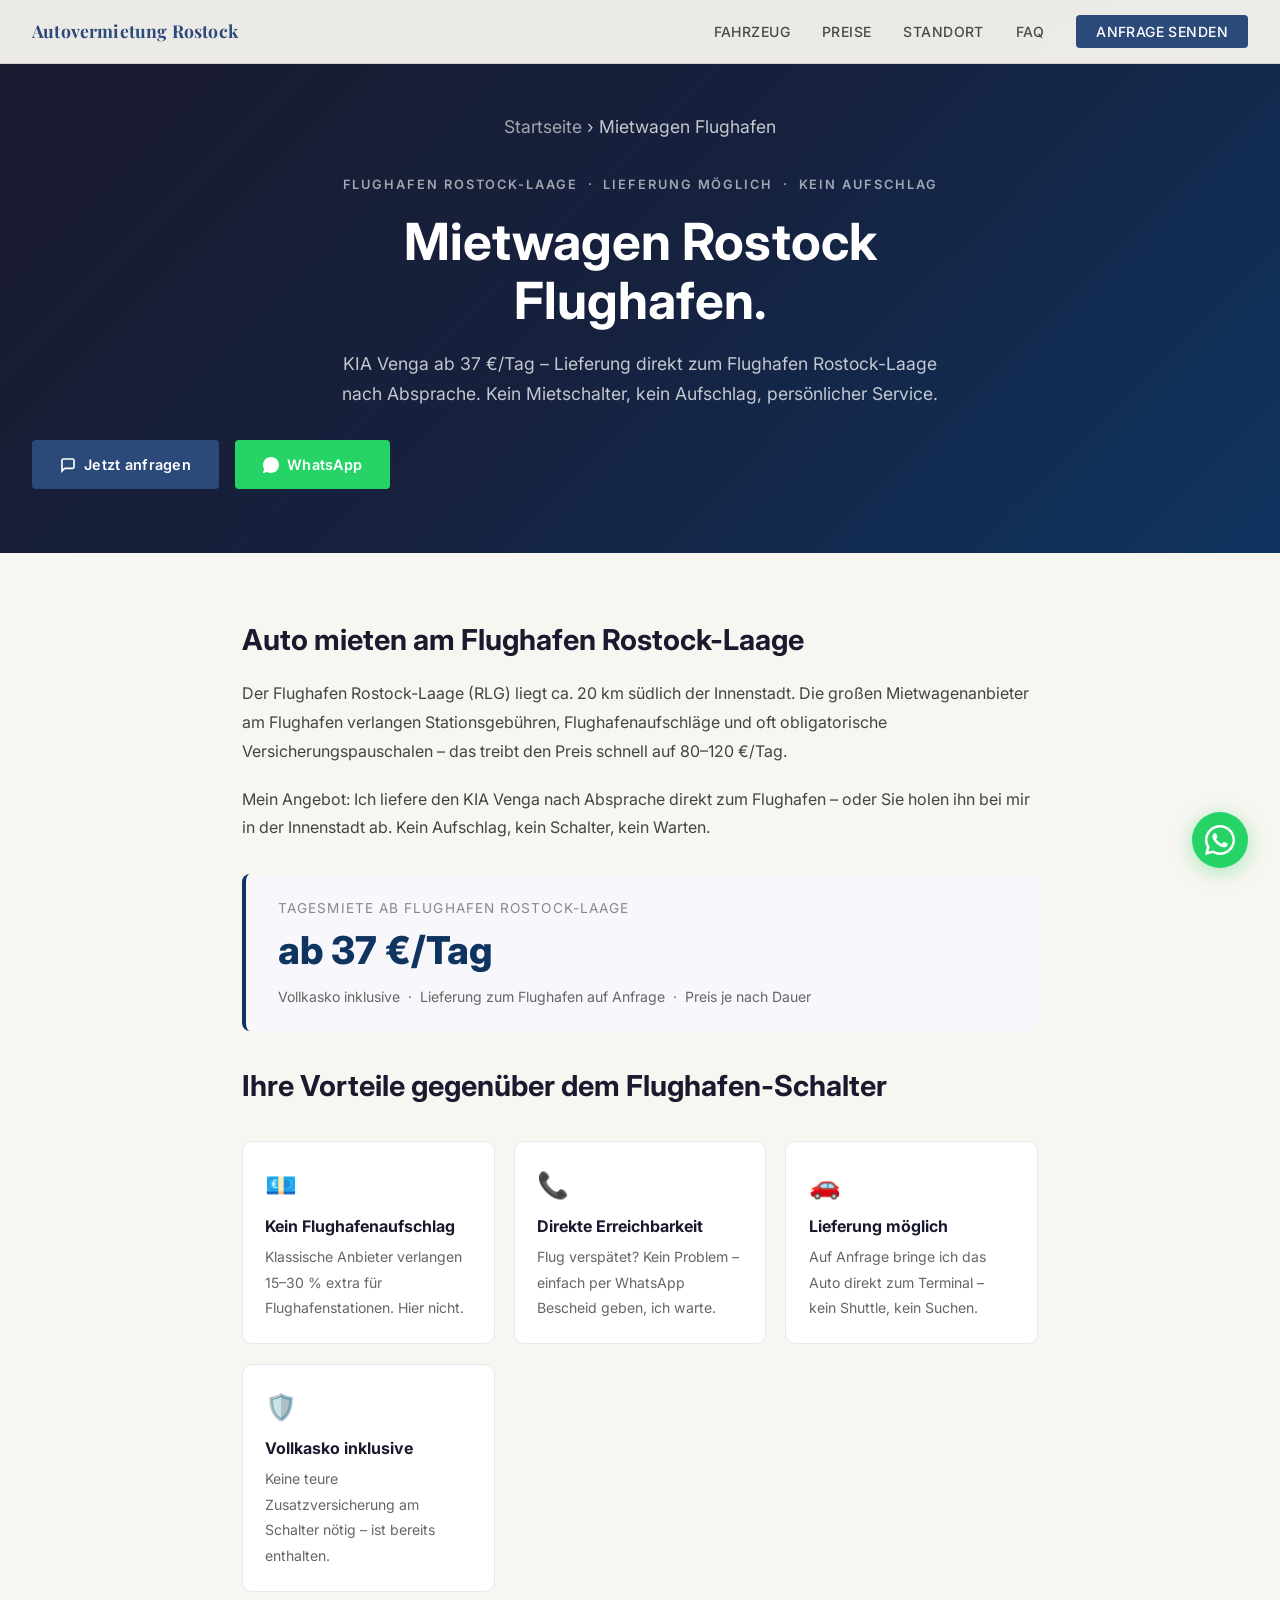
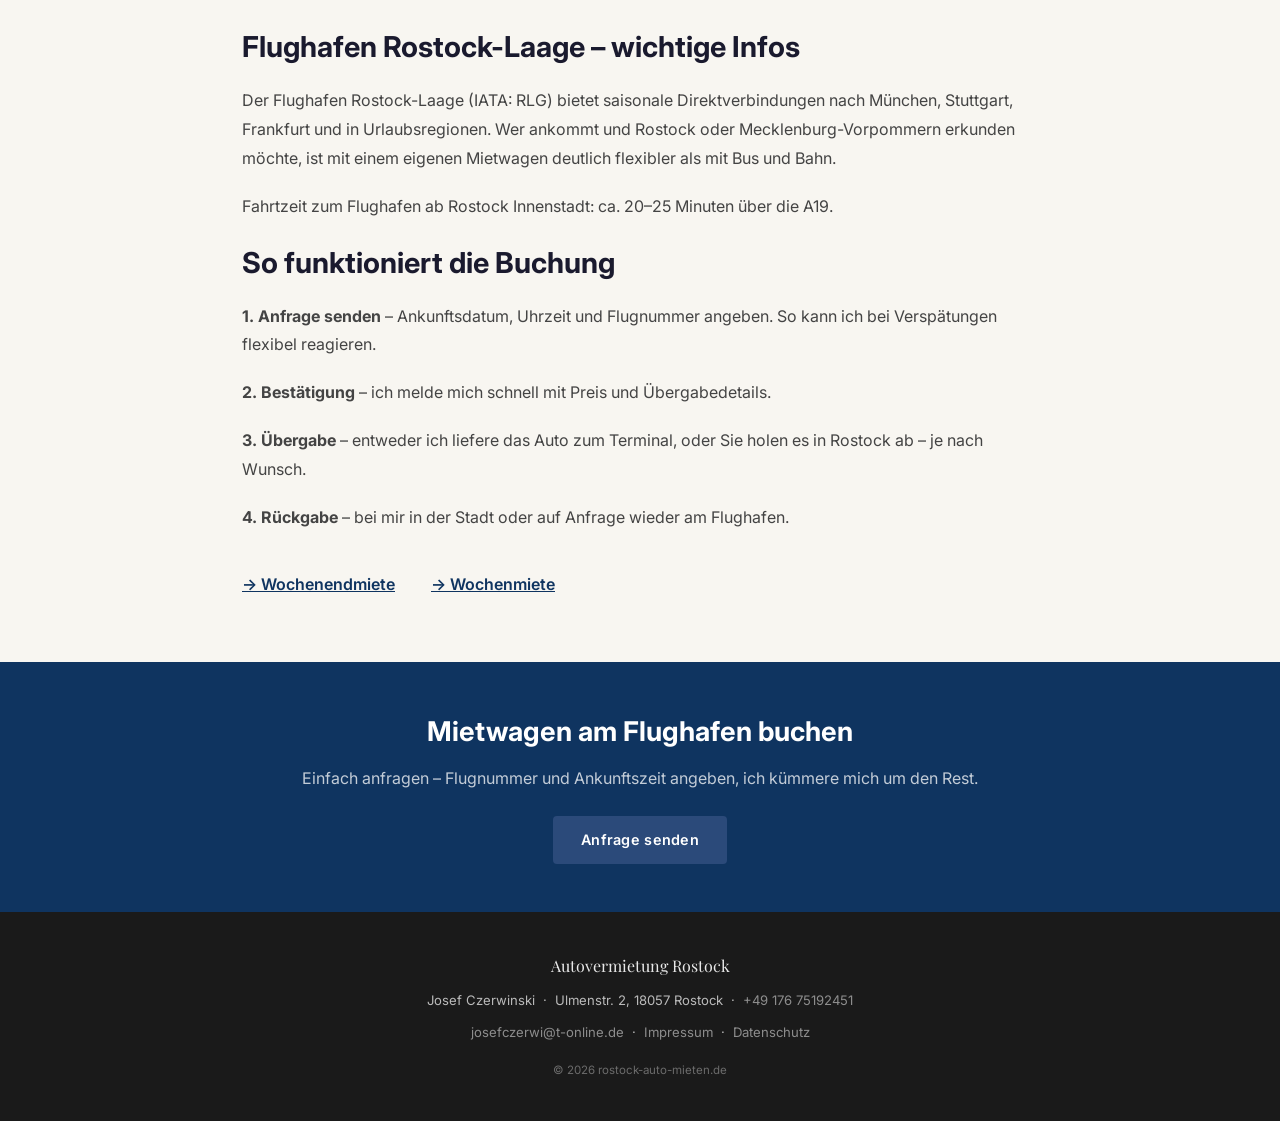
==== flughafen.html @ 5ea80677 "Schritt 7: Unterseiten für SEO-Keywords erstellen - wochenende.html: "mietwagen rostock wochenende" " ====
<!DOCTYPE html>
<html lang="de">
<head>
<meta charset="UTF-8">
<meta name="viewport" content="width=device-width, initial-scale=1.0">
<title>Mietwagen Rostock Flughafen – günstig & privat | rostock-auto-mieten.de</title>
<meta name="description" content="Mietwagen Rostock Flughafen Laage: KIA Venga ab 37 €/Tag. Lieferung zum Flughafen möglich. Direkt beim Eigentümer, kein Aufschlag, 5,0 Sterne.">
<meta name="robots" content="index, follow">
<link rel="canonical" href="https://www.rostock-auto-mieten.de/flughafen">
<meta property="og:title" content="Mietwagen Rostock Flughafen – privat & günstig">
<meta property="og:description" content="Auto mieten am Flughafen Rostock-Laage. KIA Venga direkt beim Eigentümer – Lieferung zum Flughafen möglich. Ab 37 €/Tag.">
<meta property="og:type" content="website">
<meta property="og:url" content="https://www.rostock-auto-mieten.de/flughafen">
<meta name="geo.region" content="DE-MV">
<meta name="geo.placename" content="Rostock">
<script type="application/ld+json">
{
  "@context": "https://schema.org",
  "@type": "Offer",
  "name": "Mietwagen Flughafen Rostock-Laage",
  "description": "KIA Venga Mietwagen für Flughafen Rostock-Laage. Lieferung zum Flughafen möglich, ab 37 €/Tag.",
  "price": "37",
  "priceCurrency": "EUR",
  "availability": "https://schema.org/InStock",
  "seller": {
    "@type": "LocalBusiness",
    "name": "rostock-auto-mieten.de – Josef Czerwinski",
    "telephone": "+4917675192451",
    "address": {
      "@type": "PostalAddress",
      "streetAddress": "Ulmenstraße 2",
      "addressLocality": "Rostock",
      "postalCode": "18057",
      "addressCountry": "DE"
    }
  }
}
</script>
<link rel="stylesheet" href="style.css">
<style>
  .subpage-hero {
    background: linear-gradient(135deg, #1a1a2e 0%, #16213e 50%, #0f3460 100%);
    padding: 7rem 2rem 4rem;
    text-align: center;
    color: #fff;
  }
  .subpage-hero .hero-eyebrow {
    font-size: 0.8rem;
    letter-spacing: 0.15em;
    text-transform: uppercase;
    color: rgba(255,255,255,0.6);
    margin-bottom: 1rem;
  }
  .subpage-hero h1 {
    font-size: clamp(2rem, 5vw, 3.2rem);
    font-weight: 700;
    line-height: 1.15;
    margin-bottom: 1.2rem;
  }
  .subpage-hero p {
    font-size: 1.1rem;
    color: rgba(255,255,255,0.75);
    max-width: 600px;
    margin: 0 auto 2rem;
    line-height: 1.7;
  }
  .content-section {
    max-width: 860px;
    margin: 0 auto;
    padding: 4rem 2rem;
  }
  .content-section h2 {
    font-size: 1.8rem;
    font-weight: 700;
    margin-bottom: 1rem;
    color: #1a1a2e;
  }
  .content-section p {
    font-size: 1rem;
    line-height: 1.8;
    color: #444;
    margin-bottom: 1.2rem;
  }
  .price-box {
    background: #f8f8fc;
    border-left: 4px solid #0f3460;
    border-radius: 8px;
    padding: 1.5rem 2rem;
    margin: 2rem 0;
  }
  .price-box .price-label { font-size: 0.85rem; color: #888; text-transform: uppercase; letter-spacing: 0.08em; }
  .price-box .price-value { font-size: 2.4rem; font-weight: 800; color: #0f3460; }
  .price-box .price-note { font-size: 0.88rem; color: #666; margin-top: 0.3rem; }
  .info-grid {
    display: grid;
    grid-template-columns: repeat(auto-fit, minmax(220px, 1fr));
    gap: 1.2rem;
    margin: 2rem 0;
  }
  .info-card {
    background: #fff;
    border: 1px solid #e8e8f0;
    border-radius: 10px;
    padding: 1.4rem;
  }
  .info-card .info-icon { font-size: 1.6rem; margin-bottom: 0.5rem; }
  .info-card strong { display: block; font-size: 1rem; color: #1a1a2e; margin-bottom: 0.3rem; }
  .info-card span { font-size: 0.88rem; color: #666; line-height: 1.5; }
  .cta-band {
    background: #0f3460;
    color: #fff;
    padding: 3rem 2rem;
    text-align: center;
  }
  .cta-band h2 { font-size: 1.7rem; margin-bottom: 0.8rem; }
  .cta-band p { color: rgba(255,255,255,0.75); margin-bottom: 1.5rem; }
  .breadcrumb {
    font-size: 0.82rem;
    color: rgba(255,255,255,0.5);
    margin-bottom: 1.5rem;
  }
  .breadcrumb a { color: rgba(255,255,255,0.6); text-decoration: none; }
  .breadcrumb a:hover { color: #fff; }
</style>
</head>
<body>

<!-- NAV -->
<nav>
  <a href="index.html" class="nav-brand">Autovermietung Rostock</a>
  <ul class="nav-links">
    <li><a href="index.html#fahrzeug">Fahrzeug</a></li>
    <li><a href="index.html#preise">Preise</a></li>
    <li><a href="index.html#abholort">Standort</a></li>
    <li><a href="index.html#faq">FAQ</a></li>
    <li><a href="index.html#anfrage" class="nav-cta">Anfrage senden</a></li>
  </ul>
</nav>

<!-- HERO -->
<div class="subpage-hero">
  <p class="breadcrumb"><a href="index.html">Startseite</a> &rsaquo; Mietwagen Flughafen</p>
  <p class="hero-eyebrow">Flughafen Rostock-Laage &nbsp;&#183;&nbsp; Lieferung möglich &nbsp;&#183;&nbsp; Kein Aufschlag</p>
  <h1>Mietwagen Rostock<br>Flughafen.</h1>
  <p>KIA Venga ab 37 €/Tag – Lieferung direkt zum Flughafen Rostock-Laage nach Absprache. Kein Mietschalter, kein Aufschlag, persönlicher Service.</p>
  <div class="hero-actions">
    <a href="index.html#anfrage" class="btn btn-primary">
      <svg width="16" height="16" viewBox="0 0 24 24" fill="none" stroke="currentColor" stroke-width="2.5"><path d="M21 15a2 2 0 0 1-2 2H7l-4 4V5a2 2 0 0 1 2-2h14a2 2 0 0 1 2 2z"/></svg>
      Jetzt anfragen
    </a>
    <a href="https://wa.me/4917675192451?text=Hallo%2C%20ich%20brauche%20einen%20Mietwagen%20am%20Flughafen%20Rostock-Laage." class="btn btn-whatsapp" target="_blank">
      <svg width="16" height="16" viewBox="0 0 32 32"><path fill="currentColor" d="M16 0C7.163 0 0 7.163 0 16c0 2.833.742 5.486 2.031 7.791L0 32l8.418-2.008A15.93 15.93 0 0 0 16 32c8.837 0 16-7.163 16-16S24.837 0 16 0z"/></svg>
      WhatsApp
    </a>
  </div>
</div>

<!-- INHALT -->
<div class="content-section">
  <h2>Auto mieten am Flughafen Rostock-Laage</h2>
  <p>Der Flughafen Rostock-Laage (RLG) liegt ca. 20 km südlich der Innenstadt. Die großen Mietwagenanbieter am Flughafen verlangen Stationsgebühren, Flughafenaufschläge und oft obligatorische Versicherungspauschalen – das treibt den Preis schnell auf 80–120 €/Tag.</p>
  <p>Mein Angebot: Ich liefere den KIA Venga nach Absprache direkt zum Flughafen – oder Sie holen ihn bei mir in der Innenstadt ab. Kein Aufschlag, kein Schalter, kein Warten.</p>

  <div class="price-box">
    <div class="price-label">Tagesmiete ab Flughafen Rostock-Laage</div>
    <div class="price-value">ab 37 €/Tag</div>
    <div class="price-note">Vollkasko inklusive &nbsp;&#183;&nbsp; Lieferung zum Flughafen auf Anfrage &nbsp;&#183;&nbsp; Preis je nach Dauer</div>
  </div>

  <h2>Ihre Vorteile gegenüber dem Flughafen-Schalter</h2>

  <div class="info-grid">
    <div class="info-card">
      <div class="info-icon">💶</div>
      <strong>Kein Flughafenaufschlag</strong>
      <span>Klassische Anbieter verlangen 15–30 % extra für Flughafenstationen. Hier nicht.</span>
    </div>
    <div class="info-card">
      <div class="info-icon">📞</div>
      <strong>Direkte Erreichbarkeit</strong>
      <span>Flug verspätet? Kein Problem – einfach per WhatsApp Bescheid geben, ich warte.</span>
    </div>
    <div class="info-card">
      <div class="info-icon">🚗</div>
      <strong>Lieferung möglich</strong>
      <span>Auf Anfrage bringe ich das Auto direkt zum Terminal – kein Shuttle, kein Suchen.</span>
    </div>
    <div class="info-card">
      <div class="info-icon">🛡️</div>
      <strong>Vollkasko inklusive</strong>
      <span>Keine teure Zusatzversicherung am Schalter nötig – ist bereits enthalten.</span>
    </div>
  </div>

  <h2>Flughafen Rostock-Laage – wichtige Infos</h2>
  <p>Der Flughafen Rostock-Laage (IATA: RLG) bietet saisonale Direktverbindungen nach München, Stuttgart, Frankfurt und in Urlaubsregionen. Wer ankommt und Rostock oder Mecklenburg-Vorpommern erkunden möchte, ist mit einem eigenen Mietwagen deutlich flexibler als mit Bus und Bahn.</p>
  <p>Fahrtzeit zum Flughafen ab Rostock Innenstadt: ca. 20–25 Minuten über die A19.</p>

  <h2>So funktioniert die Buchung</h2>
  <p><strong>1. Anfrage senden</strong> – Ankunftsdatum, Uhrzeit und Flugnummer angeben. So kann ich bei Verspätungen flexibel reagieren.</p>
  <p><strong>2. Bestätigung</strong> – ich melde mich schnell mit Preis und Übergabedetails.</p>
  <p><strong>3. Übergabe</strong> – entweder ich liefere das Auto zum Terminal, oder Sie holen es in Rostock ab – je nach Wunsch.</p>
  <p><strong>4. Rückgabe</strong> – bei mir in der Stadt oder auf Anfrage wieder am Flughafen.</p>

  <div style="margin-top:2.5rem;">
    <a href="wochenende.html" style="color:#0f3460;font-weight:600;margin-right:2rem;">→ Wochenendmiete</a>
    <a href="langzeit.html" style="color:#0f3460;font-weight:600;">→ Wochenmiete</a>
  </div>
</div>

<!-- CTA -->
<div class="cta-band">
  <h2>Mietwagen am Flughafen buchen</h2>
  <p>Einfach anfragen – Flugnummer und Ankunftszeit angeben, ich kümmere mich um den Rest.</p>
  <a href="index.html#anfrage" class="btn btn-primary">Anfrage senden</a>
</div>

<!-- FOOTER -->
<footer>
  <p style="font-family:'Playfair Display',serif;font-size:1rem;color:rgba(255,255,255,0.9);margin-bottom:0.5rem;">Autovermietung Rostock</p>
  <p>Josef Czerwinski &nbsp;&#183;&nbsp; Ulmenstr. 2, 18057 Rostock &nbsp;&#183;&nbsp; <a href="tel:+4917675192451">+49 176 75192451</a></p>
  <p style="margin-top:0.5rem;"><a href="mailto:josefczerwi@t-online.de">josefczerwi@t-online.de</a> &nbsp;&#183;&nbsp; <a href="impressum.html">Impressum</a> &nbsp;&#183;&nbsp; <a href="datenschutz.html">Datenschutz</a></p>
  <p style="margin-top:1rem;font-size:0.72rem;opacity:0.5;">&copy; 2026 rostock-auto-mieten.de</p>
</footer>

<a href="https://wa.me/4917675192451?text=Hallo%2C%20ich%20brauche%20einen%20Mietwagen%20am%20Flughafen%20Rostock-Laage." class="wa-float" target="_blank" title="WhatsApp schreiben">
  <svg xmlns="http://www.w3.org/2000/svg" width="30" height="30" viewBox="0 0 32 32"><path fill="white" d="M16 0C7.163 0 0 7.163 0 16c0 2.833.742 5.486 2.031 7.791L0 32l8.418-2.008A15.93 15.93 0 0 0 16 32c8.837 0 16-7.163 16-16S24.837 0 16 0zm0 29.333a13.27 13.27 0 0 1-6.797-1.862l-.487-.289-5 1.193 1.224-4.86-.317-.499A13.264 13.264 0 0 1 2.667 16C2.667 8.636 8.636 2.667 16 2.667S29.333 8.636 29.333 16 23.364 29.333 16 29.333zm7.273-9.953c-.398-.199-2.354-1.162-2.719-1.294-.364-.133-.63-.199-.896.199-.265.398-1.029 1.294-1.261 1.56-.232.265-.465.298-.863.1-.398-.199-1.681-.62-3.201-1.977-1.183-1.057-1.982-2.362-2.213-2.76-.232-.398-.025-.613.174-.811.179-.178.398-.465.597-.697.199-.232.265-.398.398-.664.133-.265.066-.497-.033-.696-.1-.199-.896-2.16-1.228-2.957-.323-.776-.651-.671-.896-.683-.232-.011-.497-.013-.762-.013-.265 0-.696.1-1.061.497-.364.398-1.394 1.361-1.394 3.32s1.427 3.85 1.626 4.116c.199.265 2.808 4.286 6.802 6.013.951.411 1.693.656 2.272.839.954.304 1.823.261 2.51.158.765-.114 2.354-.963 2.686-1.893.332-.93.332-1.727.232-1.893-.099-.165-.364-.265-.762-.464z"/></svg>
</a>

<script src="app.js"></script>
</body>
</html>
---- style.css ----
@font-face {
  font-family: 'Inter';
  src: url('fonts/inter-1.ttf') format('truetype');
  font-weight: 100 900;
  font-display: swap;
}
@font-face {
  font-family: 'Playfair Display';
  src: url('fonts/inter-2.ttf') format('truetype');
  font-weight: 400 900;
  font-display: swap;
}

*, *::before, *::after { box-sizing: border-box; margin: 0; padding: 0; }

:root {
  --ink: #1a1a1a;
  --ink-soft: #4a4a4a;
  --ink-muted: #888;
  --paper: #f8f6f1;
  --paper-dark: #ede9e0;
  --accent: #2b4a7a;
  --accent-light: #3d6ba8;
  --gold: #c9a84c;
  --white: #ffffff;
  --border: #d8d2c5;
  --radius: 4px;
}

html { scroll-behavior: smooth; }

body {
  font-family: 'Inter', sans-serif;
  background: var(--paper);
  color: var(--ink);
  font-size: 16px;
  line-height: 1.6;
  -webkit-font-smoothing: antialiased;
}

/* NAV */
nav {
  position: fixed;
  top: 0; left: 0; right: 0;
  z-index: 100;
  background: rgba(248,246,241,0.95);
  backdrop-filter: blur(8px);
  border-bottom: 1px solid var(--border);
  padding: 0 2rem;
  height: 64px;
  display: flex;
  align-items: center;
  justify-content: space-between;
}

.nav-brand {
  font-family: 'Playfair Display', serif;
  font-weight: 700;
  font-size: 1.1rem;
  color: var(--accent);
  letter-spacing: 0.01em;
  text-decoration: none;
}

.nav-links {
  display: flex;
  gap: 2rem;
  list-style: none;
}

.nav-links a {
  text-decoration: none;
  color: var(--ink-soft);
  font-size: 0.875rem;
  font-weight: 500;
  letter-spacing: 0.03em;
  text-transform: uppercase;
  transition: color 0.2s;
}

.nav-links a:hover { color: var(--accent); }

.nav-cta {
  background: var(--accent);
  color: var(--white) !important;
  padding: 0.5rem 1.25rem;
  border-radius: var(--radius);
  transition: background 0.2s !important;
}

.nav-cta:hover { background: var(--accent-light) !important; color: var(--white) !important; }

/* HERO */
.hero {
  margin-top: 64px;
  position: relative;
  height: calc(100vh - 64px);
  min-height: 500px;
  max-height: 780px;
  overflow: hidden;
  display: flex;
  align-items: flex-end;
}

.hero-img {
  position: absolute;
  inset: 0;
  width: 100%;
  height: 100%;
  object-fit: cover;
  object-position: center 60%;
}

.hero-overlay {
  position: absolute;
  inset: 0;
  background: linear-gradient(
    to bottom,
    rgba(0,0,0,0.35) 0%,
    rgba(0,0,0,0.50) 40%,
    rgba(15,25,50,0.88) 100%
  );
}

.hero-content {
  position: relative;
  z-index: 2;
  padding: 3.5rem 3rem;
  max-width: 700px;
  animation: fadeUp 0.8s ease both;
}

@keyframes fadeUp {
  from { opacity: 0; transform: translateY(24px); }
  to { opacity: 1; transform: translateY(0); }
}

.hero-eyebrow {
  font-size: 0.75rem;
  font-weight: 600;
  letter-spacing: 0.15em;
  text-transform: uppercase;
  color: var(--gold);
  margin-bottom: 0.75rem;
}

.hero-title {
  font-family: 'Playfair Display', serif;
  font-size: clamp(2.2rem, 5vw, 3.5rem);
  font-weight: 700;
  color: var(--white);
  line-height: 1.15;
  margin-bottom: 1rem;
}

.hero-sub {
  font-size: 1.05rem;
  color: rgba(255,255,255,0.85);
  margin-bottom: 2rem;
  max-width: 480px;
  line-height: 1.65;
}

.hero-actions {
  display: flex;
  gap: 1rem;
  flex-wrap: wrap;
}

.btn {
  display: inline-flex;
  align-items: center;
  gap: 0.5rem;
  padding: 0.8rem 1.75rem;
  border-radius: var(--radius);
  font-family: 'Inter', sans-serif;
  font-size: 0.9rem;
  font-weight: 600;
  letter-spacing: 0.02em;
  text-decoration: none;
  cursor: pointer;
  border: none;
  transition: all 0.2s;
}

.btn-primary {
  background: var(--accent);
  color: var(--white);
}
.btn-primary:hover { background: var(--accent-light); transform: translateY(-1px); box-shadow: 0 4px 16px rgba(43,74,122,0.35); }

.btn-outline {
  background: transparent;
  color: var(--white);
  border: 1.5px solid rgba(255,255,255,0.6);
}
.btn-outline:hover { background: rgba(255,255,255,0.1); border-color: white; }

.btn-whatsapp {
  background: #25D366;
  color: var(--white);
}
.btn-whatsapp:hover { background: #1ebe5d; transform: translateY(-1px); box-shadow: 0 4px 16px rgba(37,211,102,0.35); }

/* STATS BAR */
.stats-bar {
  background: var(--accent);
  color: var(--white);
  display: flex;
  justify-content: center;
  gap: 0;
  flex-wrap: wrap;
}

.stat-item {
  padding: 1.25rem 3rem;
  text-align: center;
  border-right: 1px solid rgba(255,255,255,0.15);
  flex: 1;
  min-width: 150px;
}
.stat-item:last-child { border-right: none; }

.stat-number {
  font-family: 'Playfair Display', serif;
  font-size: 1.9rem;
  font-weight: 700;
  color: var(--gold);
  line-height: 1;
}

.stat-label {
  font-size: 0.78rem;
  letter-spacing: 0.08em;
  text-transform: uppercase;
  opacity: 0.8;
  margin-top: 0.25rem;
}

/* SECTIONS */
section { padding: 5rem 2rem; }

.section-inner {
  max-width: 1080px;
  margin: 0 auto;
}

.section-label {
  font-size: 0.72rem;
  font-weight: 700;
  letter-spacing: 0.18em;
  text-transform: uppercase;
  color: var(--accent);
  margin-bottom: 0.6rem;
}

.section-title {
  font-family: 'Playfair Display', serif;
  font-size: clamp(1.8rem, 3.5vw, 2.5rem);
  font-weight: 700;
  color: var(--ink);
  line-height: 1.2;
  margin-bottom: 1rem;
}

.section-lead {
  font-size: 1.05rem;
  color: var(--ink-soft);
  max-width: 560px;
  line-height: 1.7;
}

/* ABOUT / FEATURES */
.features-grid {
  display: grid;
  grid-template-columns: repeat(auto-fit, minmax(240px, 1fr));
  gap: 2rem;
  margin-top: 3rem;
}

.feature-card {
  background: var(--white);
  border: 1px solid var(--border);
  border-radius: 6px;
  padding: 1.75rem;
  transition: box-shadow 0.2s, transform 0.2s;
}

.feature-card:hover {
  box-shadow: 0 8px 32px rgba(0,0,0,0.08);
  transform: translateY(-2px);
}

.feature-icon {
  width: 44px;
  height: 44px;
  background: var(--paper-dark);
  border-radius: 50%;
  display: flex;
  align-items: center;
  justify-content: center;
  margin-bottom: 1rem;
  color: var(--accent);
}

.feature-title {
  font-family: 'Playfair Display', serif;
  font-size: 1.1rem;
  font-weight: 600;
  margin-bottom: 0.5rem;
  color: var(--ink);
}

.feature-text {
  font-size: 0.9rem;
  color: var(--ink-soft);
  line-height: 1.65;
}

/* GALLERY */
#galerie { background: var(--white); }

.gallery-grid {
  display: grid;
  grid-template-columns: 2fr 1fr 1fr;
  grid-template-rows: 260px 260px;
  gap: 0.5rem;
  margin-top: 2.5rem;
  border-radius: 8px;
  overflow: hidden;
}

.gallery-item {
  overflow: hidden;
  position: relative;
}

.gallery-item:first-child {
  grid-row: 1 / 3;
}

.gallery-item img {
  width: 100%;
  height: 100%;
  object-fit: cover;
  transition: transform 0.4s ease;
}

.gallery-item:hover img { transform: scale(1.04); }

/* FAHRZEUG */
#fahrzeug { background: var(--paper-dark); }

.fahrzeug-grid {
  display: grid;
  grid-template-columns: 1fr 1fr;
  gap: 4rem;
  align-items: center;
  margin-top: 2.5rem;
}

.specs-table {
  width: 100%;
  border-collapse: collapse;
  margin-top: 1rem;
}

.specs-table tr {
  border-bottom: 1px solid var(--border);
}

.specs-table td {
  padding: 0.75rem 0;
  font-size: 0.9rem;
}

.specs-table td:first-child {
  color: var(--ink-muted);
  font-size: 0.8rem;
  font-weight: 600;
  letter-spacing: 0.06em;
  text-transform: uppercase;
  width: 40%;
}

.specs-table td:last-child {
  color: var(--ink);
  font-weight: 500;
}

/* PRICING */
.pricing-grid {
  display: grid;
  grid-template-columns: repeat(auto-fit, minmax(220px, 1fr));
  gap: 1.5rem;
  margin-top: 3rem;
}

.price-card {
  background: var(--white);
  border: 1px solid var(--border);
  border-radius: 6px;
  padding: 2rem 1.75rem;
  text-align: center;
  position: relative;
}

.price-card.featured {
  border-color: var(--accent);
  box-shadow: 0 0 0 2px var(--accent);
}

.price-badge {
  position: absolute;
  top: -12px;
  left: 50%;
  transform: translateX(-50%);
  background: var(--accent);
  color: var(--white);
  font-size: 0.7rem;
  font-weight: 700;
  letter-spacing: 0.1em;
  text-transform: uppercase;
  padding: 0.25rem 0.75rem;
  border-radius: 20px;
}

.price-duration {
  font-size: 0.78rem;
  font-weight: 600;
  letter-spacing: 0.12em;
  text-transform: uppercase;
  color: var(--ink-muted);
  margin-bottom: 0.5rem;
}

.price-amount {
  font-family: 'Playfair Display', serif;
  font-size: 2.5rem;
  font-weight: 700;
  color: var(--accent);
  line-height: 1;
}

.price-unit {
  font-size: 1rem;
  font-weight: 400;
  color: var(--ink-muted);
}

.price-note {
  font-size: 0.82rem;
  color: var(--ink-muted);
  margin-top: 0.75rem;
  line-height: 1.5;
}

/* REVIEWS */
#bewertungen { background: var(--white); }

.reviews-grid {
  display: grid;
  grid-template-columns: repeat(3, 1fr);
  gap: 1.5rem;
  margin-top: 3rem;
}
@media (max-width: 1024px) {
  .reviews-grid { grid-template-columns: repeat(2, 1fr); }
}

.review-card {
  background: var(--paper);
  border: 1px solid var(--border);
  border-radius: 6px;
  padding: 1.75rem;
}

.review-stars {
  color: var(--gold);
  font-size: 1rem;
  letter-spacing: 0.05em;
  margin-bottom: 0.75rem;
}

.review-text {
  font-size: 0.92rem;
  color: var(--ink-soft);
  line-height: 1.7;
  font-style: italic;
  margin-bottom: 1rem;
}

.review-author {
  font-size: 0.8rem;
  font-weight: 600;
  color: var(--ink);
  letter-spacing: 0.04em;
}

.review-source {
  font-size: 0.75rem;
  color: var(--ink-muted);
}

.reviews-total {
  margin-top: 2.5rem;
  text-align: center;
  padding: 1.5rem;
  background: var(--paper-dark);
  border-radius: 6px;
  border: 1px solid var(--border);
}

/* CONTACT FORM */
#anfrage { background: var(--paper-dark); }

.form-grid {
  display: grid;
  grid-template-columns: 1fr 1fr;
  gap: 3rem;
  margin-top: 2.5rem;
  align-items: start;
}

.contact-info { display: flex; flex-direction: column; gap: 1.5rem; }

.contact-item {
  display: flex;
  gap: 1rem;
  align-items: flex-start;
}

.contact-icon {
  width: 40px;
  height: 40px;
  background: var(--white);
  border: 1px solid var(--border);
  border-radius: 50%;
  display: flex;
  align-items: center;
  justify-content: center;
  flex-shrink: 0;
  color: var(--accent);
}

.contact-detail-label {
  font-size: 0.75rem;
  font-weight: 700;
  letter-spacing: 0.1em;
  text-transform: uppercase;
  color: var(--ink-muted);
  margin-bottom: 0.2rem;
}

.contact-detail-value {
  font-size: 0.95rem;
  color: var(--ink);
  font-weight: 500;
}

.contact-detail-value a {
  color: var(--accent);
  text-decoration: none;
}

form {
  background: var(--white);
  border: 1px solid var(--border);
  border-radius: 6px;
  padding: 2rem;
}

.form-row { display: grid; grid-template-columns: 1fr 1fr; gap: 1rem; }

.form-group {
  margin-bottom: 1.25rem;
  display: flex;
  flex-direction: column;
  gap: 0.4rem;
}

.form-group label {
  font-size: 0.78rem;
  font-weight: 600;
  letter-spacing: 0.06em;
  text-transform: uppercase;
  color: var(--ink-soft);
}

.form-group input,
.form-group textarea,
.form-group select {
  width: 100%;
  padding: 0.7rem 0.9rem;
  border: 1px solid var(--border);
  border-radius: var(--radius);
  font-family: 'Inter', sans-serif;
  font-size: 0.9rem;
  color: var(--ink);
  background: var(--paper);
  transition: border-color 0.2s, box-shadow 0.2s;
  outline: none;
  appearance: none;
}

.form-group input:focus,
.form-group textarea:focus,
.form-group select:focus {
  border-color: var(--accent);
  box-shadow: 0 0 0 3px rgba(43,74,122,0.1);
  background: var(--white);
}

.form-group textarea { resize: vertical; min-height: 100px; }

.form-submit {
  width: 100%;
  justify-content: center;
}

.form-note {
  font-size: 0.78rem;
  color: var(--ink-muted);
  margin-top: 0.75rem;
  text-align: center;
  line-height: 1.5;
}

/* FOOTER */
footer {
  background: var(--ink);
  color: rgba(255,255,255,0.7);
  padding: 2.5rem 2rem;
  text-align: center;
  font-size: 0.82rem;
  line-height: 1.8;
}

footer a { color: rgba(255,255,255,0.5); text-decoration: none; }
footer a:hover { color: var(--white); }

/* WHATSAPP FLOAT */
.wa-float {
  position: fixed;
  bottom: 2rem;
  right: 2rem;
  z-index: 200;
  width: 56px;
  height: 56px;
  background: #25D366;
  border-radius: 50%;
  display: flex;
  align-items: center;
  justify-content: center;
  box-shadow: 0 4px 20px rgba(37,211,102,0.4);
  text-decoration: none;
  transition: transform 0.2s, box-shadow 0.2s;
  animation: fadeUp 1s 0.5s both;
}

.wa-float:hover {
  transform: scale(1.08);
  box-shadow: 0 6px 28px rgba(37,211,102,0.5);
}

/* DIVIDER */
.divider {
  width: 48px;
  height: 2px;
  background: var(--gold);
  margin: 1.25rem 0 1.75rem;
}

/* SCROLL REVEAL */
.reveal {
  opacity: 0;
  transform: translateY(28px);
  transition: opacity 0.65s cubic-bezier(.22,.68,0,1.2), transform 0.65s cubic-bezier(.22,.68,0,1.2);
}
.reveal.visible {
  opacity: 1;
  transform: translateY(0);
}
.reveal-delay-1 { transition-delay: 0.1s; }
.reveal-delay-2 { transition-delay: 0.2s; }
.reveal-delay-3 { transition-delay: 0.3s; }
.reveal-delay-4 { transition-delay: 0.4s; }

/* NAV SCROLLED STATE */
nav.scrolled {
  box-shadow: 0 2px 20px rgba(0,0,0,0.08);
}

/* ENHANCED FEATURE CARDS */
.feature-card {
  position: relative;
  overflow: hidden;
}
.feature-card::before {
  content: '';
  position: absolute;
  inset: 0;
  background: linear-gradient(135deg, transparent 60%, rgba(43,74,122,0.04) 100%);
  opacity: 0;
  transition: opacity 0.3s;
}
.feature-card:hover::before { opacity: 1; }

/* ENHANCED REVIEW CARDS */
.review-card {
  transition: box-shadow 0.25s, transform 0.25s;
}
.review-card:hover {
  box-shadow: 0 8px 28px rgba(0,0,0,0.09);
  transform: translateY(-3px);
}

/* PRICE CARD HOVER */
.price-card {
  transition: box-shadow 0.25s, transform 0.25s;
}
.price-card:not(.featured):hover {
  box-shadow: 0 6px 24px rgba(0,0,0,0.09);
  transform: translateY(-2px);
}

/* GOLD ACCENT LINE on section labels */
.section-label {
  display: inline-flex;
  align-items: center;
  gap: 0.5rem;
}
.section-label::before {
  content: '';
  display: inline-block;
  width: 18px;
  height: 2px;
  background: var(--gold);
  border-radius: 2px;
}

/* STATS number shimmer on hover */
.stat-item:hover .stat-number {
  color: #e8c96a;
  transition: color 0.2s;
}

/* HERO grain overlay for depth */
.hero::after {
  content: '';
  position: absolute;
  inset: 0;
  background-image: url("data:image/svg+xml,%3Csvg viewBox='0 0 256 256' xmlns='http://www.w3.org/2000/svg'%3E%3Cfilter id='noise'%3E%3CfeTurbulence type='fractalNoise' baseFrequency='0.9' numOctaves='4' stitchTiles='stitch'/%3E%3C/filter%3E%3Crect width='100%25' height='100%25' filter='url(%23noise)' opacity='0.03'/%3E%3C/svg%3E");
  pointer-events: none;
  z-index: 1;
  opacity: 0.4;
}
.hero-content { z-index: 3; }

/* SMOOTH FORM INPUTS */
.form-group input:hover,
.form-group textarea:hover,
.form-group select:hover {
  border-color: #b0a898;
}

/* BTN refinements */
.btn {
  position: relative;
  overflow: hidden;
}
.btn::after {
  content: '';
  position: absolute;
  inset: 0;
  background: rgba(255,255,255,0.12);
  opacity: 0;
  transition: opacity 0.2s;
}
.btn:hover::after { opacity: 1; }

/* DIVIDER animated */
.divider {
  position: relative;
  overflow: hidden;
}

/* RESPONSIVE */
@media (max-width: 768px) {
  .nav-links { display: none; }
  .hero-content { padding: 2rem 1.5rem; }
  .gallery-grid { grid-template-columns: 1fr 1fr; grid-template-rows: 180px 180px 180px; }
  .gallery-item:first-child { grid-row: auto; grid-column: 1 / 3; }
  .fahrzeug-grid { grid-template-columns: 1fr; gap: 2rem; }
  .form-grid { grid-template-columns: 1fr; gap: 2rem; }
  .form-row { grid-template-columns: 1fr; }
  .stats-bar { flex-direction: column; }
  .stat-item { border-right: none; border-bottom: 1px solid rgba(255,255,255,0.15); }
}


@media(max-width:600px){#preise .section-inner > div[style*="grid-template-columns:1fr 1fr"]{grid-template-columns:1fr!important}}

@media(max-width:768px){#abholort .section-inner > div[style*="grid-template-columns:1fr 1fr"]{grid-template-columns:1fr!important}#abholort iframe{height:220px!important}}


.faq-item { background:var(--white); border:1px solid var(--border); border-radius:6px; overflow:hidden; }
.faq-q { width:100%; display:flex; justify-content:space-between; align-items:center; padding:1.1rem 1.5rem; background:none; border:none; cursor:pointer; font-family:inherit; font-size:0.95rem; font-weight:600; color:var(--ink); text-align:left; gap:1rem; transition:background 0.15s; }
.faq-q:hover { background:var(--paper); }
.faq-chevron { flex-shrink:0; transition:transform 0.25s; }
.faq-q.open .faq-chevron { transform:rotate(180deg); }
.faq-a { display:none; padding:0 1.5rem 1.1rem; font-size:0.9rem; color:var(--ink-soft); line-height:1.7; border-top:1px solid var(--border); padding-top:0.9rem; }
.faq-a.open { display:block; }
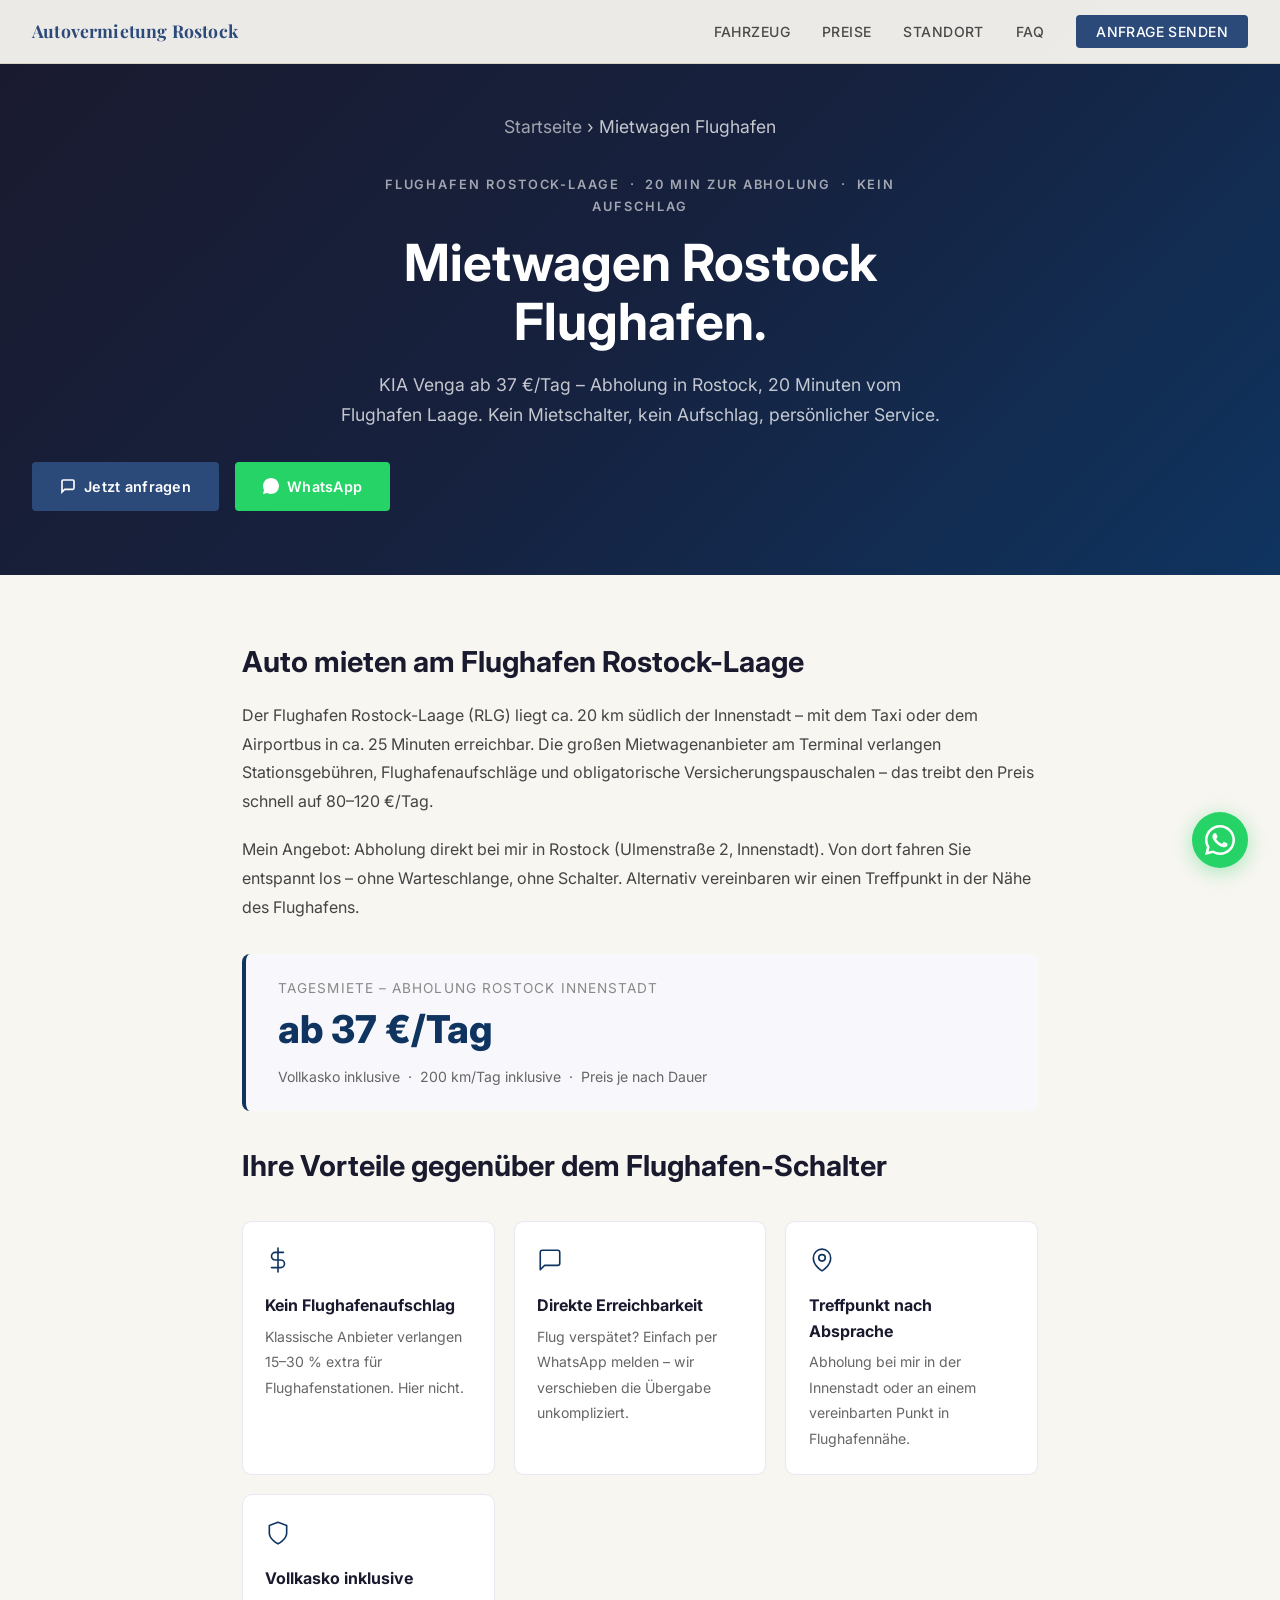
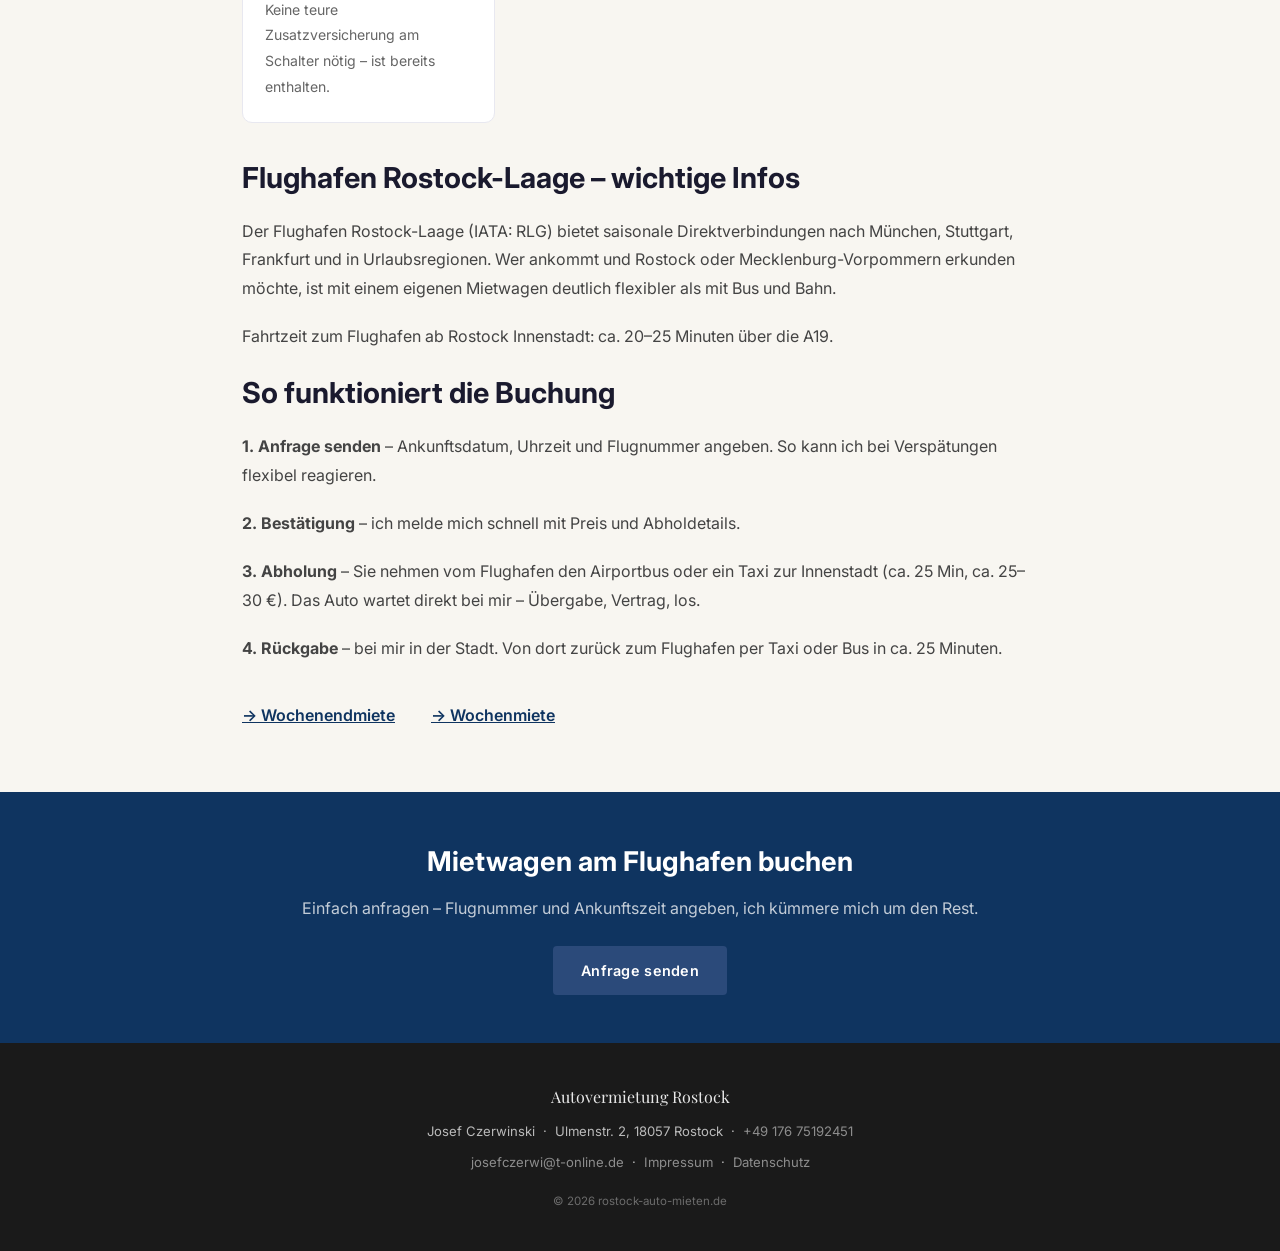
==== commit 2c0f7137: "Korrekturen: Kilometerlimit, keine Emojis, Flughafen realistisch - langzeit.html: 200 km/Tag korrekt" ====
--- a/flughafen.html
+++ b/flughafen.html
@@ -140,9 +140,9 @@
 <!-- HERO -->
 <div class="subpage-hero">
   <p class="breadcrumb"><a href="index.html">Startseite</a> &rsaquo; Mietwagen Flughafen</p>
-  <p class="hero-eyebrow">Flughafen Rostock-Laage &nbsp;&#183;&nbsp; Lieferung möglich &nbsp;&#183;&nbsp; Kein Aufschlag</p>
+  <p class="hero-eyebrow">Flughafen Rostock-Laage &nbsp;&#183;&nbsp; 20 min zur Abholung &nbsp;&#183;&nbsp; Kein Aufschlag</p>
   <h1>Mietwagen Rostock<br>Flughafen.</h1>
-  <p>KIA Venga ab 37 €/Tag – Lieferung direkt zum Flughafen Rostock-Laage nach Absprache. Kein Mietschalter, kein Aufschlag, persönlicher Service.</p>
+  <p>KIA Venga ab 37 €/Tag – Abholung in Rostock, 20 Minuten vom Flughafen Laage. Kein Mietschalter, kein Aufschlag, persönlicher Service.</p>
   <div class="hero-actions">
     <a href="index.html#anfrage" class="btn btn-primary">
       <svg width="16" height="16" viewBox="0 0 24 24" fill="none" stroke="currentColor" stroke-width="2.5"><path d="M21 15a2 2 0 0 1-2 2H7l-4 4V5a2 2 0 0 1 2-2h14a2 2 0 0 1 2 2z"/></svg>
@@ -158,35 +158,43 @@
 <!-- INHALT -->
 <div class="content-section">
   <h2>Auto mieten am Flughafen Rostock-Laage</h2>
-  <p>Der Flughafen Rostock-Laage (RLG) liegt ca. 20 km südlich der Innenstadt. Die großen Mietwagenanbieter am Flughafen verlangen Stationsgebühren, Flughafenaufschläge und oft obligatorische Versicherungspauschalen – das treibt den Preis schnell auf 80–120 €/Tag.</p>
-  <p>Mein Angebot: Ich liefere den KIA Venga nach Absprache direkt zum Flughafen – oder Sie holen ihn bei mir in der Innenstadt ab. Kein Aufschlag, kein Schalter, kein Warten.</p>
+  <p>Der Flughafen Rostock-Laage (RLG) liegt ca. 20 km südlich der Innenstadt – mit dem Taxi oder dem Airportbus in ca. 25 Minuten erreichbar. Die großen Mietwagenanbieter am Terminal verlangen Stationsgebühren, Flughafenaufschläge und obligatorische Versicherungspauschalen – das treibt den Preis schnell auf 80–120 €/Tag.</p>
+  <p>Mein Angebot: Abholung direkt bei mir in Rostock (Ulmenstraße 2, Innenstadt). Von dort fahren Sie entspannt los – ohne Warteschlange, ohne Schalter. Alternativ vereinbaren wir einen Treffpunkt in der Nähe des Flughafens.</p>
 
   <div class="price-box">
-    <div class="price-label">Tagesmiete ab Flughafen Rostock-Laage</div>
+    <div class="price-label">Tagesmiete – Abholung Rostock Innenstadt</div>
     <div class="price-value">ab 37 €/Tag</div>
-    <div class="price-note">Vollkasko inklusive &nbsp;&#183;&nbsp; Lieferung zum Flughafen auf Anfrage &nbsp;&#183;&nbsp; Preis je nach Dauer</div>
+    <div class="price-note">Vollkasko inklusive &nbsp;&#183;&nbsp; 200 km/Tag inklusive &nbsp;&#183;&nbsp; Preis je nach Dauer</div>
   </div>
 
   <h2>Ihre Vorteile gegenüber dem Flughafen-Schalter</h2>
 
   <div class="info-grid">
     <div class="info-card">
-      <div class="info-icon">💶</div>
+      <div class="info-icon">
+        <svg width="26" height="26" viewBox="0 0 24 24" fill="none" stroke="#0f3460" stroke-width="1.5" stroke-linecap="round" stroke-linejoin="round"><line x1="12" y1="1" x2="12" y2="23"/><path d="M17 5H9.5a3.5 3.5 0 0 0 0 7h5a3.5 3.5 0 0 1 0 7H6"/></svg>
+      </div>
       <strong>Kein Flughafenaufschlag</strong>
       <span>Klassische Anbieter verlangen 15–30 % extra für Flughafenstationen. Hier nicht.</span>
     </div>
     <div class="info-card">
-      <div class="info-icon">📞</div>
+      <div class="info-icon">
+        <svg width="26" height="26" viewBox="0 0 24 24" fill="none" stroke="#0f3460" stroke-width="1.5" stroke-linecap="round" stroke-linejoin="round"><path d="M21 15a2 2 0 0 1-2 2H7l-4 4V5a2 2 0 0 1 2-2h14a2 2 0 0 1 2 2z"/></svg>
+      </div>
       <strong>Direkte Erreichbarkeit</strong>
-      <span>Flug verspätet? Kein Problem – einfach per WhatsApp Bescheid geben, ich warte.</span>
-    </div>
-    <div class="info-card">
-      <div class="info-icon">🚗</div>
-      <strong>Lieferung möglich</strong>
-      <span>Auf Anfrage bringe ich das Auto direkt zum Terminal – kein Shuttle, kein Suchen.</span>
-    </div>
-    <div class="info-card">
-      <div class="info-icon">🛡️</div>
+      <span>Flug verspätet? Einfach per WhatsApp melden – wir verschieben die Übergabe unkompliziert.</span>
+    </div>
+    <div class="info-card">
+      <div class="info-icon">
+        <svg width="26" height="26" viewBox="0 0 24 24" fill="none" stroke="#0f3460" stroke-width="1.5" stroke-linecap="round" stroke-linejoin="round"><path d="M12 22s-8-4.5-8-11.8A8 8 0 0 1 12 2a8 8 0 0 1 8 8.2c0 7.3-8 11.8-8 11.8z"/><circle cx="12" cy="10" r="3"/></svg>
+      </div>
+      <strong>Treffpunkt nach Absprache</strong>
+      <span>Abholung bei mir in der Innenstadt oder an einem vereinbarten Punkt in Flughafennähe.</span>
+    </div>
+    <div class="info-card">
+      <div class="info-icon">
+        <svg width="26" height="26" viewBox="0 0 24 24" fill="none" stroke="#0f3460" stroke-width="1.5" stroke-linecap="round" stroke-linejoin="round"><path d="M12 22s8-4 8-10V5l-8-3-8 3v7c0 6 8 10 8 10z"/></svg>
+      </div>
       <strong>Vollkasko inklusive</strong>
       <span>Keine teure Zusatzversicherung am Schalter nötig – ist bereits enthalten.</span>
     </div>
@@ -198,9 +206,9 @@
 
   <h2>So funktioniert die Buchung</h2>
   <p><strong>1. Anfrage senden</strong> – Ankunftsdatum, Uhrzeit und Flugnummer angeben. So kann ich bei Verspätungen flexibel reagieren.</p>
-  <p><strong>2. Bestätigung</strong> – ich melde mich schnell mit Preis und Übergabedetails.</p>
-  <p><strong>3. Übergabe</strong> – entweder ich liefere das Auto zum Terminal, oder Sie holen es in Rostock ab – je nach Wunsch.</p>
-  <p><strong>4. Rückgabe</strong> – bei mir in der Stadt oder auf Anfrage wieder am Flughafen.</p>
+  <p><strong>2. Bestätigung</strong> – ich melde mich schnell mit Preis und Abholdetails.</p>
+  <p><strong>3. Abholung</strong> – Sie nehmen vom Flughafen den Airportbus oder ein Taxi zur Innenstadt (ca. 25 Min, ca. 25–30 €). Das Auto wartet direkt bei mir – Übergabe, Vertrag, los.</p>
+  <p><strong>4. Rückgabe</strong> – bei mir in der Stadt. Von dort zurück zum Flughafen per Taxi oder Bus in ca. 25 Minuten.</p>
 
   <div style="margin-top:2.5rem;">
     <a href="wochenende.html" style="color:#0f3460;font-weight:600;margin-right:2rem;">→ Wochenendmiete</a>
